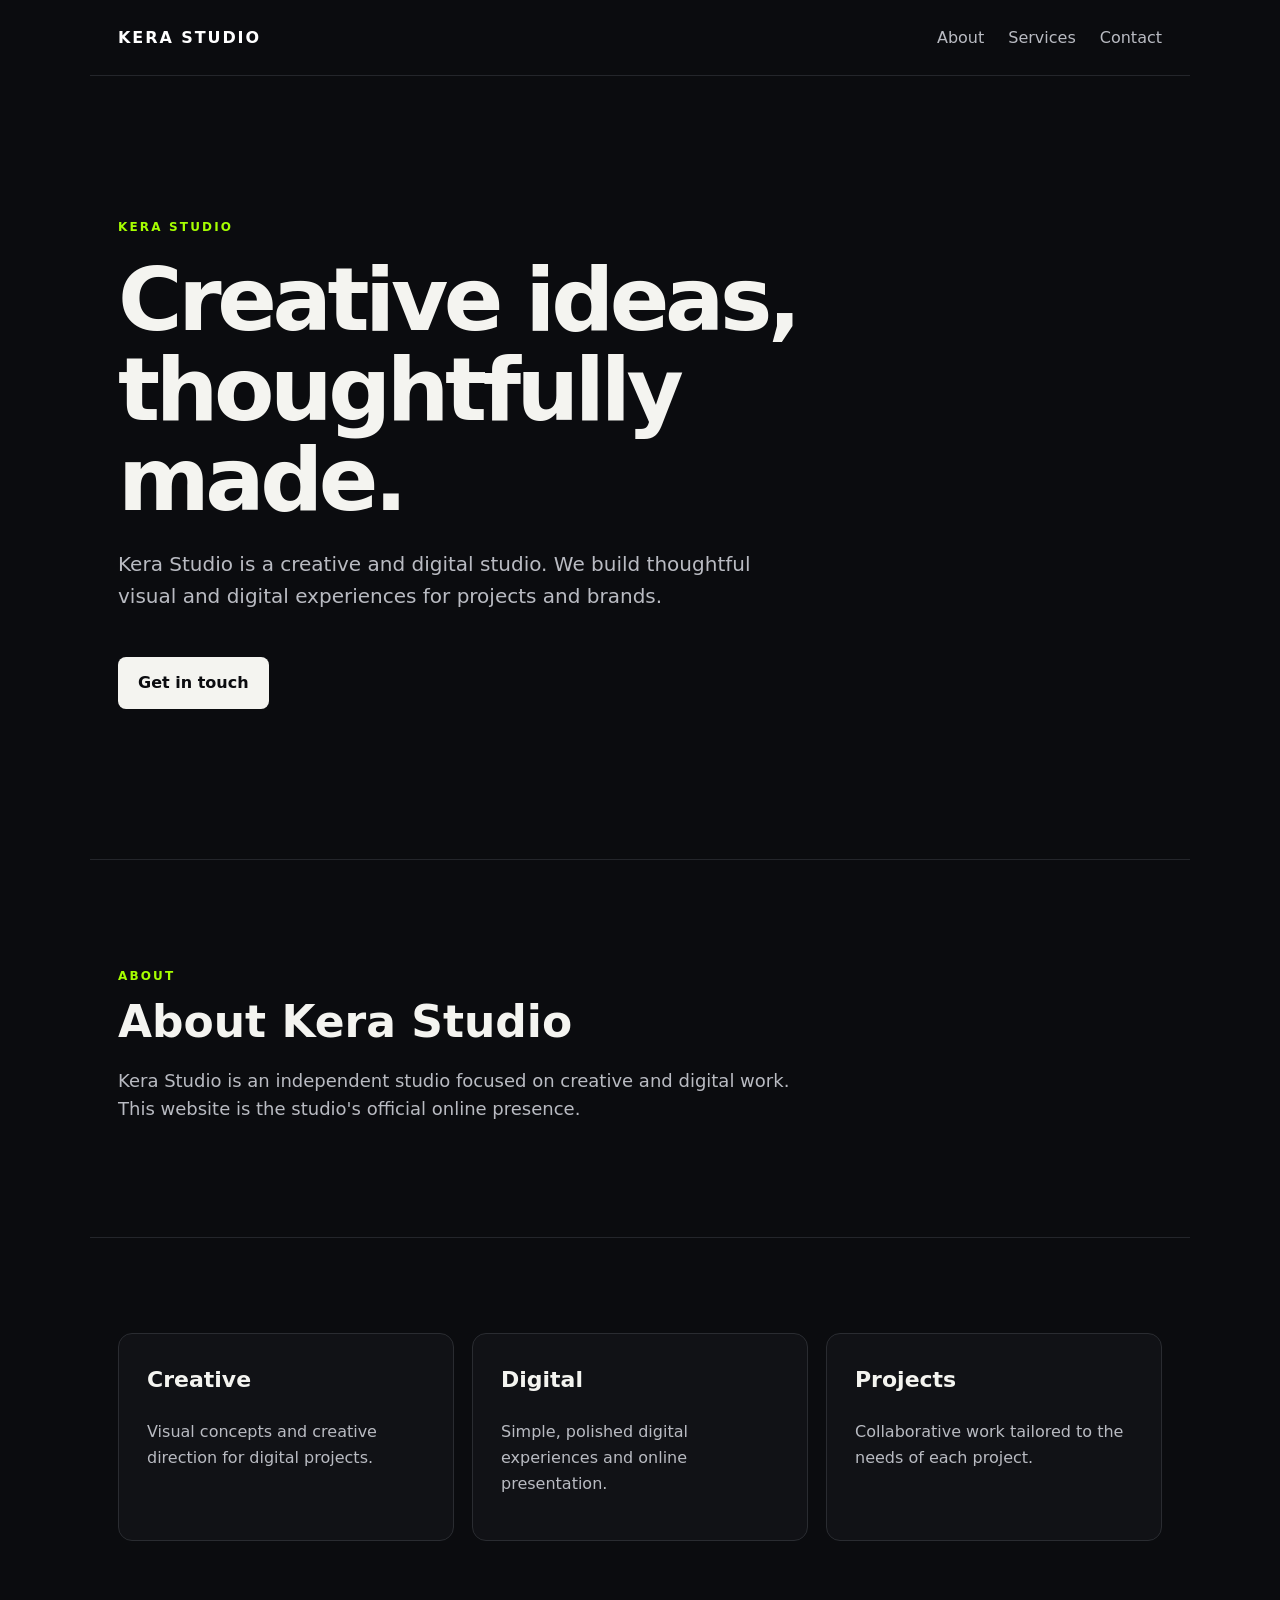
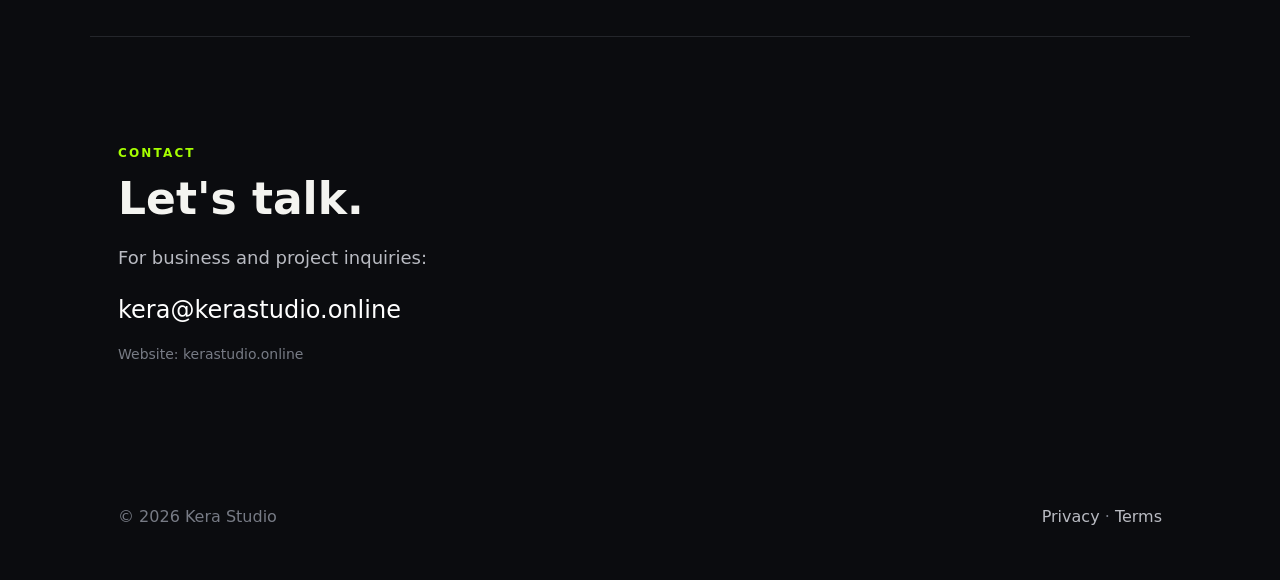
==== index.html @ 3dde848c "Add files via upload" ====
<!doctype html>
<html lang="en">
<head>
<meta charset="utf-8"><meta name="viewport" content="width=device-width,initial-scale=1">
<meta name="description" content="Kera Studio — creative and digital studio.">
<title>Kera Studio</title><link rel="stylesheet" href="styles.css">
</head>
<body>
<header class="nav"><a class="brand" href="/">KERA STUDIO</a><nav><a href="#about">About</a><a href="#services">Services</a><a href="#contact">Contact</a></nav></header>
<main>
<section class="hero"><p class="eyebrow">KERA STUDIO</p><h1>Creative ideas, thoughtfully made.</h1><p class="lead">Kera Studio is a creative and digital studio. We build thoughtful visual and digital experiences for projects and brands.</p><a class="button" href="#contact">Get in touch</a></section>
<section id="about" class="section"><p class="eyebrow">ABOUT</p><h2>About Kera Studio</h2><p>Kera Studio is an independent studio focused on creative and digital work. This website is the studio's official online presence.</p></section>
<section id="services" class="section grid"><div class="card"><h3>Creative</h3><p>Visual concepts and creative direction for digital projects.</p></div><div class="card"><h3>Digital</h3><p>Simple, polished digital experiences and online presentation.</p></div><div class="card"><h3>Projects</h3><p>Collaborative work tailored to the needs of each project.</p></div></section>
<section id="contact" class="section contact"><p class="eyebrow">CONTACT</p><h2>Let's talk.</h2><p>For business and project inquiries:</p><a class="email" href="mailto:kera@kerastudio.online">kera@kerastudio.online</a><p class="small">Website: kerastudio.online</p></section>
</main>
<footer><span>© 2026 Kera Studio</span><span><a href="privacy.html">Privacy</a> · <a href="terms.html">Terms</a></span></footer>
</body></html>
---- styles.css ----
*{box-sizing:border-box}html{scroll-behavior:smooth}body{margin:0;background:#0b0c0f;color:#f4f4f0;font-family:Inter,system-ui,-apple-system,BlinkMacSystemFont,"Segoe UI",sans-serif;line-height:1.6}.nav{height:76px;display:flex;align-items:center;justify-content:space-between;max-width:1100px;margin:auto;padding:0 28px;border-bottom:1px solid #24262b}.brand{font-weight:800;letter-spacing:.12em;color:#fff;text-decoration:none}.nav nav{display:flex;gap:24px}.nav nav a,footer a{color:#b9bbc2;text-decoration:none}.nav nav a:hover,footer a:hover{color:#fff}.hero{max-width:1100px;margin:auto;padding:130px 28px 150px}.eyebrow{font-size:12px;letter-spacing:.18em;font-weight:800;color:#a6ff00}.hero h1{font-size:clamp(46px,8vw,88px);line-height:1.02;letter-spacing:-.05em;max-width:850px;margin:18px 0 24px}.lead{max-width:650px;font-size:20px;color:#b9bbc2}.button{display:inline-block;margin-top:25px;padding:13px 20px;background:#f4f4f0;color:#0b0c0f;border-radius:8px;text-decoration:none;font-weight:700}.section{max-width:1100px;margin:auto;padding:95px 28px;border-top:1px solid #24262b}.section h2{font-size:44px;line-height:1.1;margin:10px 0 20px}.section>p:not(.eyebrow){max-width:700px;color:#b9bbc2;font-size:18px}.grid{display:grid;grid-template-columns:repeat(3,1fr);gap:18px}.card{border:1px solid #2a2c31;border-radius:14px;padding:28px;min-height:190px;background:#111216}.card h3{margin-top:0;font-size:22px}.card p{color:#b9bbc2}.email{font-size:24px;color:#fff;text-decoration:none}.small{font-size:14px!important;color:#777b85!important}footer{max-width:1100px;margin:auto;padding:30px 28px 50px;color:#777b85;display:flex;justify-content:space-between;gap:20px}@media(max-width:700px){.nav nav{gap:12px;font-size:14px}.hero{padding-top:90px}.grid{grid-template-columns:1fr}.section h2{font-size:36px}footer{display:block}footer span{display:block;margin-bottom:8px}}
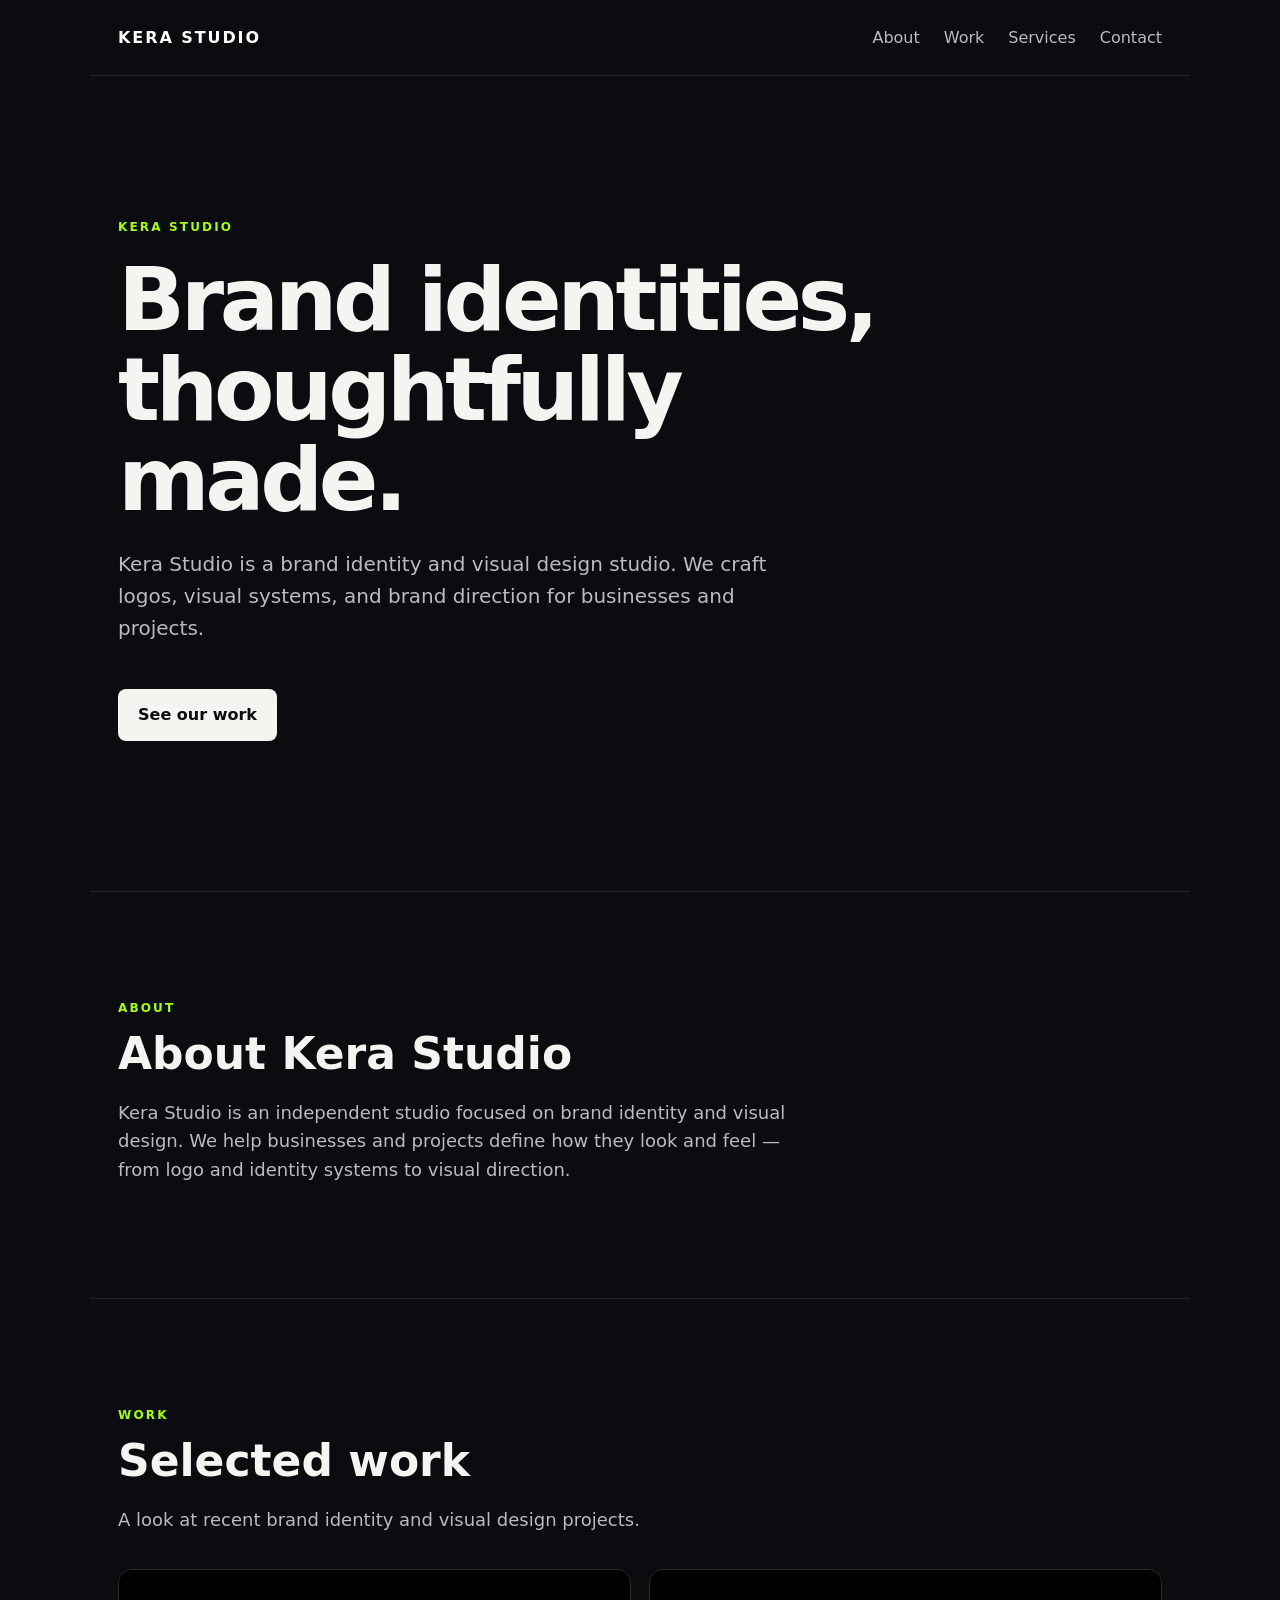
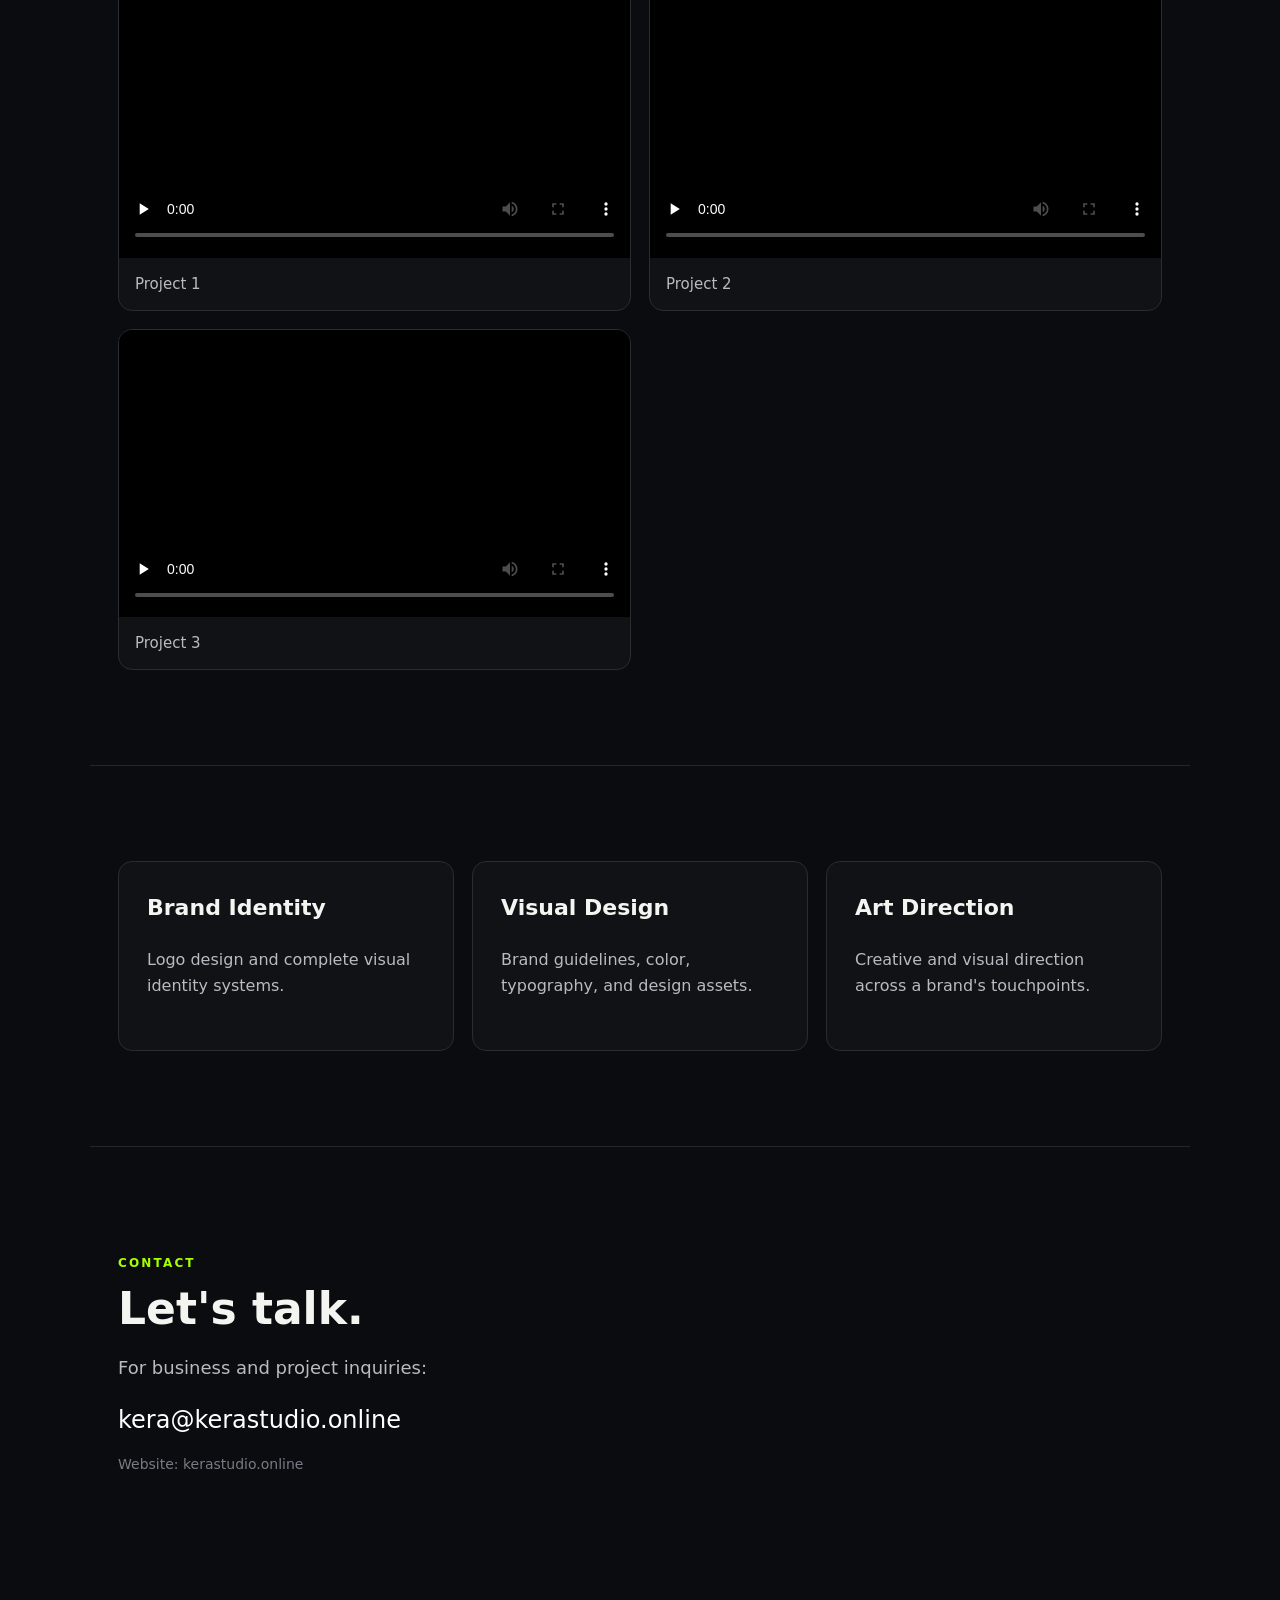
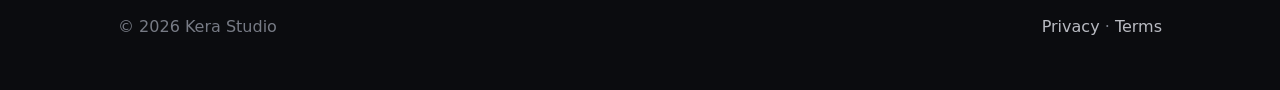
==== commit 2073ac90: "Add files via upload" ====
--- a/index.html
+++ b/index.html
@@ -2,15 +2,25 @@
 <html lang="en">
 <head>
 <meta charset="utf-8"><meta name="viewport" content="width=device-width,initial-scale=1">
-<meta name="description" content="Kera Studio — creative and digital studio.">
+<meta name="description" content="Kera Studio — brand identity and visual design studio.">
 <title>Kera Studio</title><link rel="stylesheet" href="styles.css">
 </head>
 <body>
-<header class="nav"><a class="brand" href="/">KERA STUDIO</a><nav><a href="#about">About</a><a href="#services">Services</a><a href="#contact">Contact</a></nav></header>
+<header class="nav"><a class="brand" href="/">KERA STUDIO</a><nav><a href="#about">About</a><a href="#work">Work</a><a href="#services">Services</a><a href="#contact">Contact</a></nav></header>
 <main>
-<section class="hero"><p class="eyebrow">KERA STUDIO</p><h1>Creative ideas, thoughtfully made.</h1><p class="lead">Kera Studio is a creative and digital studio. We build thoughtful visual and digital experiences for projects and brands.</p><a class="button" href="#contact">Get in touch</a></section>
-<section id="about" class="section"><p class="eyebrow">ABOUT</p><h2>About Kera Studio</h2><p>Kera Studio is an independent studio focused on creative and digital work. This website is the studio's official online presence.</p></section>
-<section id="services" class="section grid"><div class="card"><h3>Creative</h3><p>Visual concepts and creative direction for digital projects.</p></div><div class="card"><h3>Digital</h3><p>Simple, polished digital experiences and online presentation.</p></div><div class="card"><h3>Projects</h3><p>Collaborative work tailored to the needs of each project.</p></div></section>
+<section class="hero"><p class="eyebrow">KERA STUDIO</p><h1>Brand identities, thoughtfully made.</h1><p class="lead">Kera Studio is a brand identity and visual design studio. We craft logos, visual systems, and brand direction for businesses and projects.</p><a class="button" href="#work">See our work</a></section>
+<section id="about" class="section"><p class="eyebrow">ABOUT</p><h2>About Kera Studio</h2><p>Kera Studio is an independent studio focused on brand identity and visual design. We help businesses and projects define how they look and feel — from logo and identity systems to visual direction.</p></section>
+<section id="work" class="section">
+  <p class="eyebrow">WORK</p>
+  <h2>Selected work</h2>
+  <p>A look at recent brand identity and visual design projects.</p>
+  <div class="work-grid">
+    <figure class="work-item"><video controls preload="none" poster="work-1-poster.jpg"><source src="work-1.mp4" type="video/mp4"></video><figcaption>Project 1</figcaption></figure>
+    <figure class="work-item"><video controls preload="none" poster="work-2-poster.jpg"><source src="work-2.mp4" type="video/mp4"></video><figcaption>Project 2</figcaption></figure>
+    <figure class="work-item"><video controls preload="none" poster="work-3-poster.jpg"><source src="work-3.mp4" type="video/mp4"></video><figcaption>Project 3</figcaption></figure>
+  </div>
+</section>
+<section id="services" class="section grid"><div class="card"><h3>Brand Identity</h3><p>Logo design and complete visual identity systems.</p></div><div class="card"><h3>Visual Design</h3><p>Brand guidelines, color, typography, and design assets.</p></div><div class="card"><h3>Art Direction</h3><p>Creative and visual direction across a brand's touchpoints.</p></div></section>
 <section id="contact" class="section contact"><p class="eyebrow">CONTACT</p><h2>Let's talk.</h2><p>For business and project inquiries:</p><a class="email" href="mailto:kera@kerastudio.online">kera@kerastudio.online</a><p class="small">Website: kerastudio.online</p></section>
 </main>
 <footer><span>© 2026 Kera Studio</span><span><a href="privacy.html">Privacy</a> · <a href="terms.html">Terms</a></span></footer>
--- a/styles.css
+++ b/styles.css
@@ -1 +1 @@
-*{box-sizing:border-box}html{scroll-behavior:smooth}body{margin:0;background:#0b0c0f;color:#f4f4f0;font-family:Inter,system-ui,-apple-system,BlinkMacSystemFont,"Segoe UI",sans-serif;line-height:1.6}.nav{height:76px;display:flex;align-items:center;justify-content:space-between;max-width:1100px;margin:auto;padding:0 28px;border-bottom:1px solid #24262b}.brand{font-weight:800;letter-spacing:.12em;color:#fff;text-decoration:none}.nav nav{display:flex;gap:24px}.nav nav a,footer a{color:#b9bbc2;text-decoration:none}.nav nav a:hover,footer a:hover{color:#fff}.hero{max-width:1100px;margin:auto;padding:130px 28px 150px}.eyebrow{font-size:12px;letter-spacing:.18em;font-weight:800;color:#a6ff00}.hero h1{font-size:clamp(46px,8vw,88px);line-height:1.02;letter-spacing:-.05em;max-width:850px;margin:18px 0 24px}.lead{max-width:650px;font-size:20px;color:#b9bbc2}.button{display:inline-block;margin-top:25px;padding:13px 20px;background:#f4f4f0;color:#0b0c0f;border-radius:8px;text-decoration:none;font-weight:700}.section{max-width:1100px;margin:auto;padding:95px 28px;border-top:1px solid #24262b}.section h2{font-size:44px;line-height:1.1;margin:10px 0 20px}.section>p:not(.eyebrow){max-width:700px;color:#b9bbc2;font-size:18px}.grid{display:grid;grid-template-columns:repeat(3,1fr);gap:18px}.card{border:1px solid #2a2c31;border-radius:14px;padding:28px;min-height:190px;background:#111216}.card h3{margin-top:0;font-size:22px}.card p{color:#b9bbc2}.email{font-size:24px;color:#fff;text-decoration:none}.small{font-size:14px!important;color:#777b85!important}footer{max-width:1100px;margin:auto;padding:30px 28px 50px;color:#777b85;display:flex;justify-content:space-between;gap:20px}@media(max-width:700px){.nav nav{gap:12px;font-size:14px}.hero{padding-top:90px}.grid{grid-template-columns:1fr}.section h2{font-size:36px}footer{display:block}footer span{display:block;margin-bottom:8px}}+*{box-sizing:border-box}html{scroll-behavior:smooth}body{margin:0;background:#0b0c0f;color:#f4f4f0;font-family:Inter,system-ui,-apple-system,BlinkMacSystemFont,"Segoe UI",sans-serif;line-height:1.6}.nav{height:76px;display:flex;align-items:center;justify-content:space-between;max-width:1100px;margin:auto;padding:0 28px;border-bottom:1px solid #24262b}.brand{font-weight:800;letter-spacing:.12em;color:#fff;text-decoration:none}.nav nav{display:flex;gap:24px}.nav nav a,footer a{color:#b9bbc2;text-decoration:none}.nav nav a:hover,footer a:hover{color:#fff}.hero{max-width:1100px;margin:auto;padding:130px 28px 150px}.eyebrow{font-size:12px;letter-spacing:.18em;font-weight:800;color:#a6ff00}.hero h1{font-size:clamp(46px,8vw,88px);line-height:1.02;letter-spacing:-.05em;max-width:850px;margin:18px 0 24px}.lead{max-width:650px;font-size:20px;color:#b9bbc2}.button{display:inline-block;margin-top:25px;padding:13px 20px;background:#f4f4f0;color:#0b0c0f;border-radius:8px;text-decoration:none;font-weight:700}.section{max-width:1100px;margin:auto;padding:95px 28px;border-top:1px solid #24262b}.section h2{font-size:44px;line-height:1.1;margin:10px 0 20px}.section>p:not(.eyebrow){max-width:700px;color:#b9bbc2;font-size:18px}.grid{display:grid;grid-template-columns:repeat(3,1fr);gap:18px}.card{border:1px solid #2a2c31;border-radius:14px;padding:28px;min-height:190px;background:#111216}.card h3{margin-top:0;font-size:22px}.card p{color:#b9bbc2}.work-grid{display:grid;grid-template-columns:repeat(2,1fr);gap:18px;margin-top:35px}.work-item{margin:0;border:1px solid #2a2c31;border-radius:14px;overflow:hidden;background:#111216}.work-item video{display:block;width:100%;aspect-ratio:16/9;object-fit:cover;background:#000}.work-item figcaption{padding:14px 16px;font-size:15px;color:#b9bbc2}@media(max-width:700px){.work-grid{grid-template-columns:1fr}}.email{font-size:24px;color:#fff;text-decoration:none}.small{font-size:14px!important;color:#777b85!important}footer{max-width:1100px;margin:auto;padding:30px 28px 50px;color:#777b85;display:flex;justify-content:space-between;gap:20px}@media(max-width:700px){.nav nav{gap:12px;font-size:14px}.hero{padding-top:90px}.grid{grid-template-columns:1fr}.section h2{font-size:36px}footer{display:block}footer span{display:block;margin-bottom:8px}}
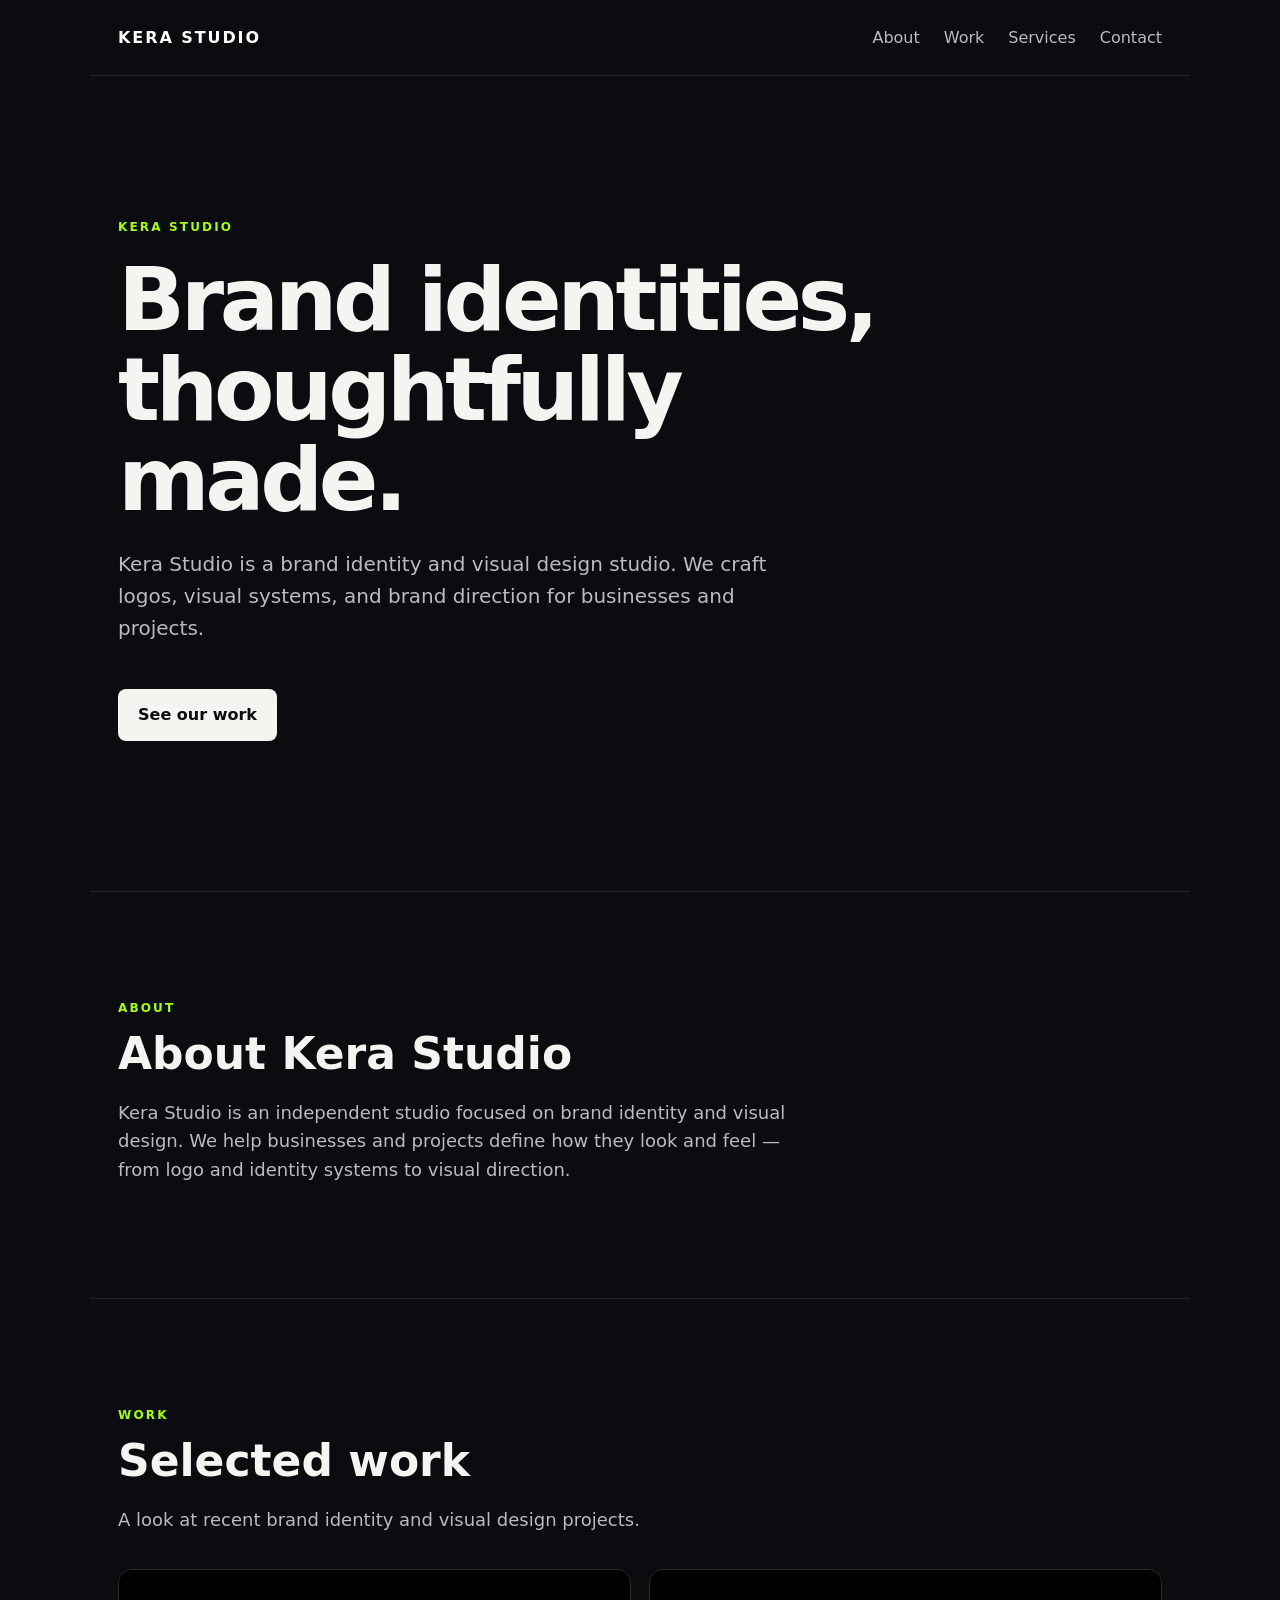
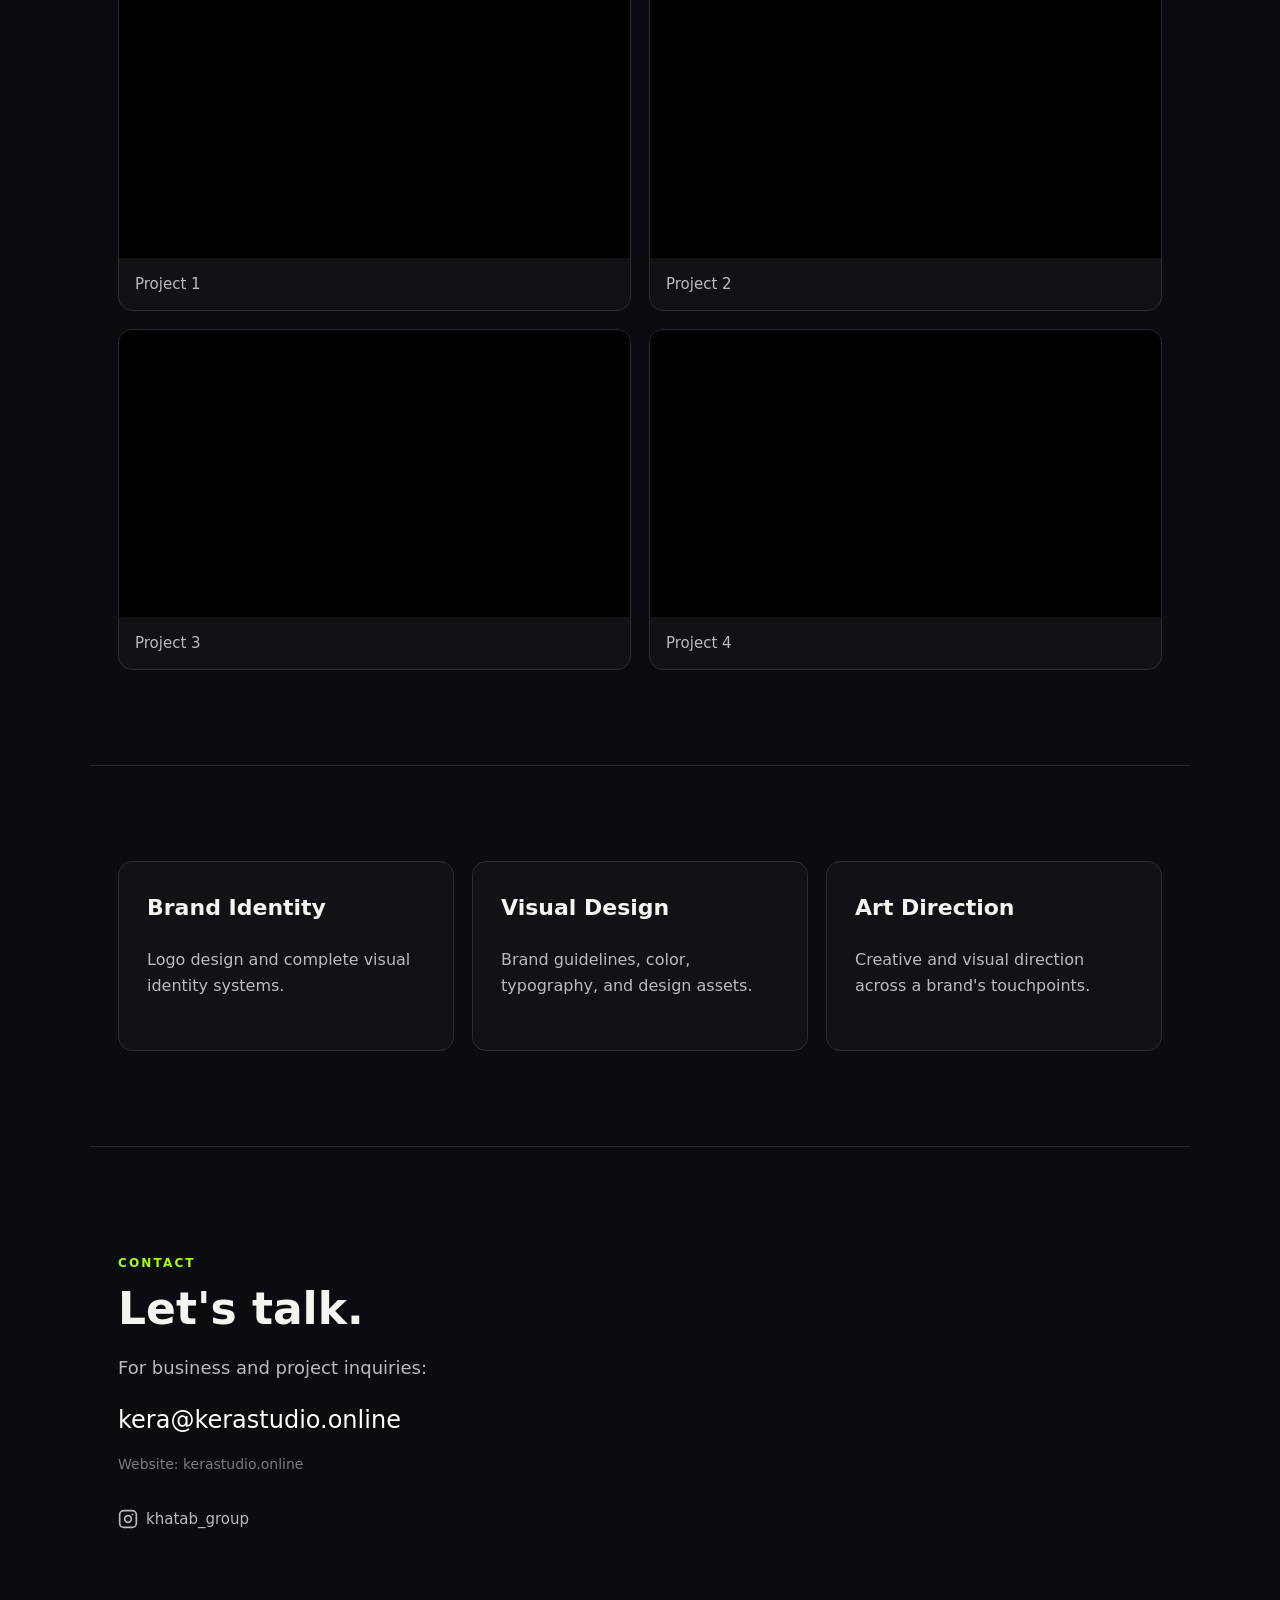
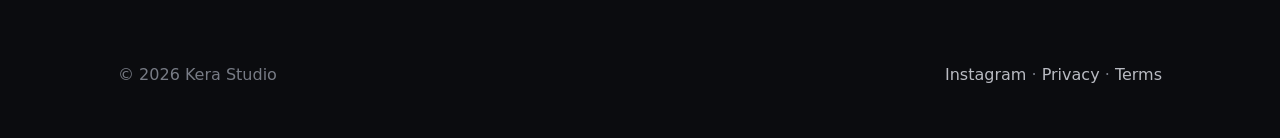
==== commit 1c388d27: "Add files via upload" ====
--- a/index.html
+++ b/index.html
@@ -18,10 +18,11 @@
     <figure class="work-item"><video controls preload="none" poster="work-1-poster.jpg"><source src="work-1.mp4" type="video/mp4"></video><figcaption>Project 1</figcaption></figure>
     <figure class="work-item"><video controls preload="none" poster="work-2-poster.jpg"><source src="work-2.mp4" type="video/mp4"></video><figcaption>Project 2</figcaption></figure>
     <figure class="work-item"><video controls preload="none" poster="work-3-poster.jpg"><source src="work-3.mp4" type="video/mp4"></video><figcaption>Project 3</figcaption></figure>
+    <figure class="work-item"><video controls preload="none" poster="work-4-poster.jpg"><source src="work-4.mp4" type="video/mp4"></video><figcaption>Project 4</figcaption></figure>
   </div>
 </section>
 <section id="services" class="section grid"><div class="card"><h3>Brand Identity</h3><p>Logo design and complete visual identity systems.</p></div><div class="card"><h3>Visual Design</h3><p>Brand guidelines, color, typography, and design assets.</p></div><div class="card"><h3>Art Direction</h3><p>Creative and visual direction across a brand's touchpoints.</p></div></section>
-<section id="contact" class="section contact"><p class="eyebrow">CONTACT</p><h2>Let's talk.</h2><p>For business and project inquiries:</p><a class="email" href="mailto:kera@kerastudio.online">kera@kerastudio.online</a><p class="small">Website: kerastudio.online</p></section>
+<section id="contact" class="section contact"><p class="eyebrow">CONTACT</p><h2>Let's talk.</h2><p>For business and project inquiries:</p><a class="email" href="mailto:kera@kerastudio.online">kera@kerastudio.online</a><p class="small">Website: kerastudio.online</p><a class="social" href="https://www.instagram.com/khatab._group" target="_blank" rel="noopener"><svg width="20" height="20" viewBox="0 0 24 24" fill="none" stroke="currentColor" stroke-width="2"><rect x="2" y="2" width="20" height="20" rx="5"/><circle cx="12" cy="12" r="4"/><circle cx="17.5" cy="6.5" r="1" fill="currentColor" stroke="none"/></svg> khatab_group</a></section>
 </main>
-<footer><span>© 2026 Kera Studio</span><span><a href="privacy.html">Privacy</a> · <a href="terms.html">Terms</a></span></footer>
+<footer><span>© 2026 Kera Studio</span><span><a href="https://www.instagram.com/khatab._group" target="_blank" rel="noopener">Instagram</a> · <a href="privacy.html">Privacy</a> · <a href="terms.html">Terms</a></span></footer>
 </body></html>
--- a/styles.css
+++ b/styles.css
@@ -1 +1 @@
-*{box-sizing:border-box}html{scroll-behavior:smooth}body{margin:0;background:#0b0c0f;color:#f4f4f0;font-family:Inter,system-ui,-apple-system,BlinkMacSystemFont,"Segoe UI",sans-serif;line-height:1.6}.nav{height:76px;display:flex;align-items:center;justify-content:space-between;max-width:1100px;margin:auto;padding:0 28px;border-bottom:1px solid #24262b}.brand{font-weight:800;letter-spacing:.12em;color:#fff;text-decoration:none}.nav nav{display:flex;gap:24px}.nav nav a,footer a{color:#b9bbc2;text-decoration:none}.nav nav a:hover,footer a:hover{color:#fff}.hero{max-width:1100px;margin:auto;padding:130px 28px 150px}.eyebrow{font-size:12px;letter-spacing:.18em;font-weight:800;color:#a6ff00}.hero h1{font-size:clamp(46px,8vw,88px);line-height:1.02;letter-spacing:-.05em;max-width:850px;margin:18px 0 24px}.lead{max-width:650px;font-size:20px;color:#b9bbc2}.button{display:inline-block;margin-top:25px;padding:13px 20px;background:#f4f4f0;color:#0b0c0f;border-radius:8px;text-decoration:none;font-weight:700}.section{max-width:1100px;margin:auto;padding:95px 28px;border-top:1px solid #24262b}.section h2{font-size:44px;line-height:1.1;margin:10px 0 20px}.section>p:not(.eyebrow){max-width:700px;color:#b9bbc2;font-size:18px}.grid{display:grid;grid-template-columns:repeat(3,1fr);gap:18px}.card{border:1px solid #2a2c31;border-radius:14px;padding:28px;min-height:190px;background:#111216}.card h3{margin-top:0;font-size:22px}.card p{color:#b9bbc2}.work-grid{display:grid;grid-template-columns:repeat(2,1fr);gap:18px;margin-top:35px}.work-item{margin:0;border:1px solid #2a2c31;border-radius:14px;overflow:hidden;background:#111216}.work-item video{display:block;width:100%;aspect-ratio:16/9;object-fit:cover;background:#000}.work-item figcaption{padding:14px 16px;font-size:15px;color:#b9bbc2}@media(max-width:700px){.work-grid{grid-template-columns:1fr}}.email{font-size:24px;color:#fff;text-decoration:none}.small{font-size:14px!important;color:#777b85!important}footer{max-width:1100px;margin:auto;padding:30px 28px 50px;color:#777b85;display:flex;justify-content:space-between;gap:20px}@media(max-width:700px){.nav nav{gap:12px;font-size:14px}.hero{padding-top:90px}.grid{grid-template-columns:1fr}.section h2{font-size:36px}footer{display:block}footer span{display:block;margin-bottom:8px}}+*{box-sizing:border-box}html{scroll-behavior:smooth}body{margin:0;background:#0b0c0f;color:#f4f4f0;font-family:Inter,system-ui,-apple-system,BlinkMacSystemFont,"Segoe UI",sans-serif;line-height:1.6}.nav{height:76px;display:flex;align-items:center;justify-content:space-between;max-width:1100px;margin:auto;padding:0 28px;border-bottom:1px solid #24262b}.brand{font-weight:800;letter-spacing:.12em;color:#fff;text-decoration:none}.nav nav{display:flex;gap:24px}.nav nav a,footer a{color:#b9bbc2;text-decoration:none}.nav nav a:hover,footer a:hover{color:#fff}.hero{max-width:1100px;margin:auto;padding:130px 28px 150px}.eyebrow{font-size:12px;letter-spacing:.18em;font-weight:800;color:#a6ff00}.hero h1{font-size:clamp(46px,8vw,88px);line-height:1.02;letter-spacing:-.05em;max-width:850px;margin:18px 0 24px}.lead{max-width:650px;font-size:20px;color:#b9bbc2}.button{display:inline-block;margin-top:25px;padding:13px 20px;background:#f4f4f0;color:#0b0c0f;border-radius:8px;text-decoration:none;font-weight:700}.section{max-width:1100px;margin:auto;padding:95px 28px;border-top:1px solid #24262b}.section h2{font-size:44px;line-height:1.1;margin:10px 0 20px}.section>p:not(.eyebrow){max-width:700px;color:#b9bbc2;font-size:18px}.grid{display:grid;grid-template-columns:repeat(3,1fr);gap:18px}.card{border:1px solid #2a2c31;border-radius:14px;padding:28px;min-height:190px;background:#111216}.card h3{margin-top:0;font-size:22px}.card p{color:#b9bbc2}.work-grid{display:grid;grid-template-columns:repeat(2,1fr);gap:18px;margin-top:35px}.work-item{margin:0;border:1px solid #2a2c31;border-radius:14px;overflow:hidden;background:#111216}.work-item video{display:block;width:100%;aspect-ratio:16/9;object-fit:cover;background:#000}.work-item figcaption{padding:14px 16px;font-size:15px;color:#b9bbc2}@media(max-width:700px){.work-grid{grid-template-columns:1fr}}.email{font-size:24px;color:#fff;text-decoration:none}.social{display:inline-flex;align-items:center;gap:8px;margin-top:18px;color:#b9bbc2;text-decoration:none;font-size:15px}.social:hover{color:#fff}.small{font-size:14px!important;color:#777b85!important}footer{max-width:1100px;margin:auto;padding:30px 28px 50px;color:#777b85;display:flex;justify-content:space-between;gap:20px}@media(max-width:700px){.nav nav{gap:12px;font-size:14px}.hero{padding-top:90px}.grid{grid-template-columns:1fr}.section h2{font-size:36px}footer{display:block}footer span{display:block;margin-bottom:8px}}
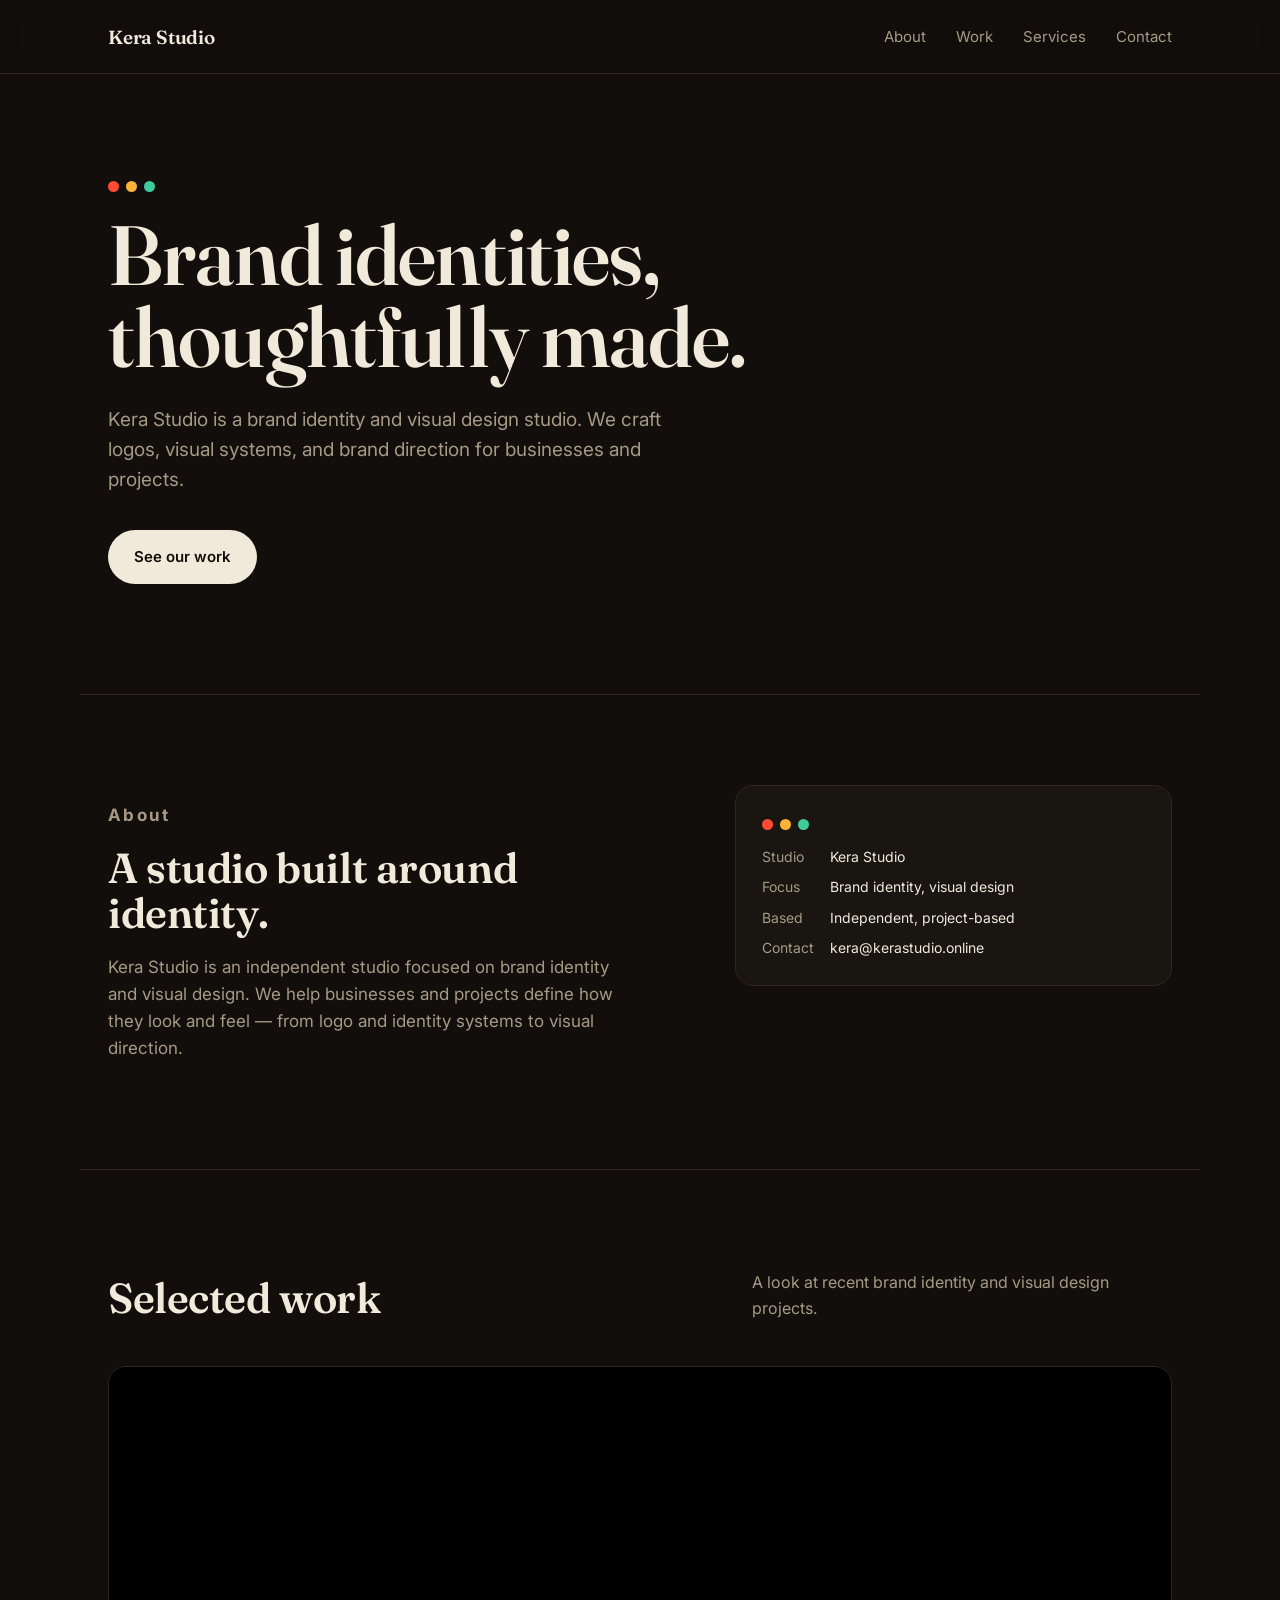
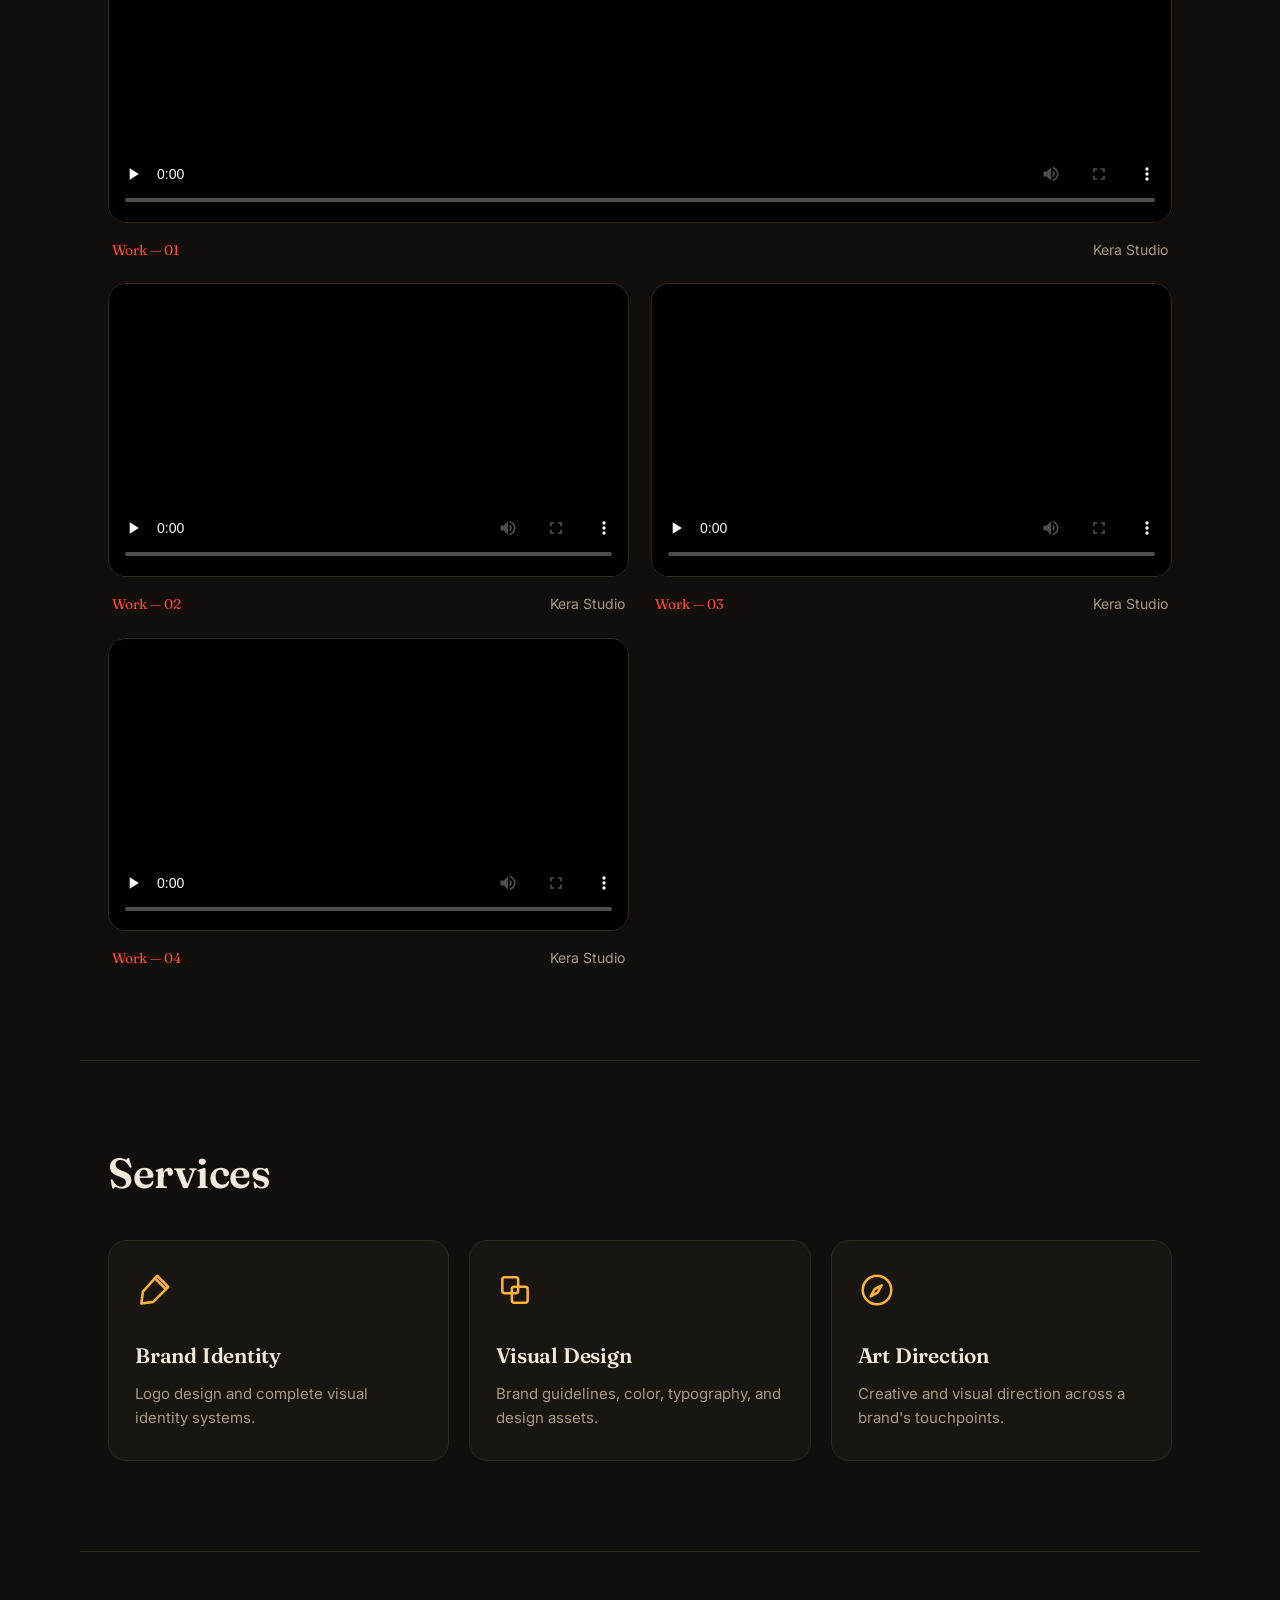
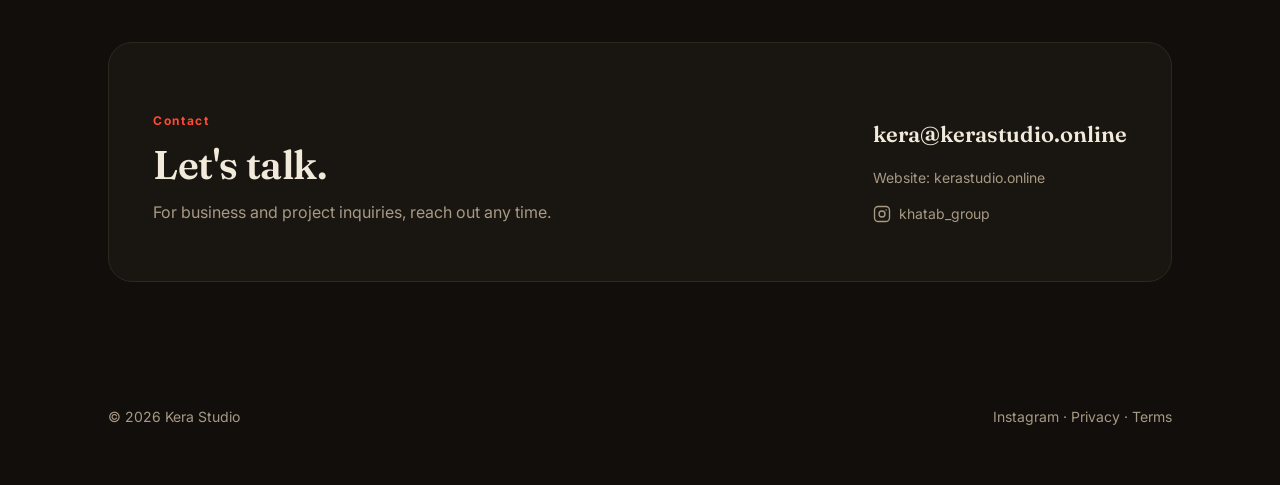
==== commit d53274d2: "Add files via upload" ====
--- a/index.html
+++ b/index.html
@@ -3,26 +3,115 @@
 <head>
 <meta charset="utf-8"><meta name="viewport" content="width=device-width,initial-scale=1">
 <meta name="description" content="Kera Studio — brand identity and visual design studio.">
-<title>Kera Studio</title><link rel="stylesheet" href="styles.css">
+<title>Kera Studio</title>
+<link rel="preconnect" href="https://fonts.googleapis.com">
+<link rel="preconnect" href="https://fonts.gstatic.com" crossorigin>
+<link href="https://fonts.googleapis.com/css2?family=Fraunces:opsz,wght@9..144,500;9..144,600;9..144,700&family=Inter:wght@400;500;600&display=swap" rel="stylesheet">
+<link rel="stylesheet" href="styles.css">
 </head>
 <body>
-<header class="nav"><a class="brand" href="/">KERA STUDIO</a><nav><a href="#about">About</a><a href="#work">Work</a><a href="#services">Services</a><a href="#contact">Contact</a></nav></header>
+<div class="nav-inner-bg"></div>
+<header class="nav">
+  <a class="brand" href="/">Kera Studio</a>
+  <nav><a href="#about">About</a><a href="#work">Work</a><a href="#services">Services</a><a href="#contact">Contact</a></nav>
+</header>
 <main>
-<section class="hero"><p class="eyebrow">KERA STUDIO</p><h1>Brand identities, thoughtfully made.</h1><p class="lead">Kera Studio is a brand identity and visual design studio. We craft logos, visual systems, and brand direction for businesses and projects.</p><a class="button" href="#work">See our work</a></section>
-<section id="about" class="section"><p class="eyebrow">ABOUT</p><h2>About Kera Studio</h2><p>Kera Studio is an independent studio focused on brand identity and visual design. We help businesses and projects define how they look and feel — from logo and identity systems to visual direction.</p></section>
-<section id="work" class="section">
-  <p class="eyebrow">WORK</p>
-  <h2>Selected work</h2>
-  <p>A look at recent brand identity and visual design projects.</p>
-  <div class="work-grid">
-    <figure class="work-item"><video controls preload="none" poster="work-1-poster.jpg"><source src="work-1.mp4" type="video/mp4"></video><figcaption>Project 1</figcaption></figure>
-    <figure class="work-item"><video controls preload="none" poster="work-2-poster.jpg"><source src="work-2.mp4" type="video/mp4"></video><figcaption>Project 2</figcaption></figure>
-    <figure class="work-item"><video controls preload="none" poster="work-3-poster.jpg"><source src="work-3.mp4" type="video/mp4"></video><figcaption>Project 3</figcaption></figure>
-    <figure class="work-item"><video controls preload="none" poster="work-4-poster.jpg"><source src="work-4.mp4" type="video/mp4"></video><figcaption>Project 4</figcaption></figure>
+
+<section class="hero">
+  <div class="swatches"><span></span><span></span><span></span></div>
+  <h1>Brand identities, thoughtfully made.</h1>
+  <p class="lead">Kera Studio is a brand identity and visual design studio. We craft logos, visual systems, and brand direction for businesses and projects.</p>
+  <a class="button" href="#work">See our work</a>
+</section>
+
+<section id="about" class="section">
+  <div class="about-grid">
+    <div>
+      <p class="eyebrow">About</p>
+      <h2>A studio built around identity.</h2>
+      <p>Kera Studio is an independent studio focused on brand identity and visual design. We help businesses and projects define how they look and feel — from logo and identity systems to visual direction.</p>
+    </div>
+    <div class="spec-card">
+      <div class="swatches"><span></span><span></span><span></span></div>
+      <dl>
+        <dt>Studio</dt><dd>Kera Studio</dd>
+        <dt>Focus</dt><dd>Brand identity, visual design</dd>
+        <dt>Based</dt><dd>Independent, project-based</dd>
+        <dt>Contact</dt><dd>kera@kerastudio.online</dd>
+      </dl>
+    </div>
   </div>
 </section>
-<section id="services" class="section grid"><div class="card"><h3>Brand Identity</h3><p>Logo design and complete visual identity systems.</p></div><div class="card"><h3>Visual Design</h3><p>Brand guidelines, color, typography, and design assets.</p></div><div class="card"><h3>Art Direction</h3><p>Creative and visual direction across a brand's touchpoints.</p></div></section>
-<section id="contact" class="section contact"><p class="eyebrow">CONTACT</p><h2>Let's talk.</h2><p>For business and project inquiries:</p><a class="email" href="mailto:kera@kerastudio.online">kera@kerastudio.online</a><p class="small">Website: kerastudio.online</p><a class="social" href="https://www.instagram.com/khatab._group" target="_blank" rel="noopener"><svg width="20" height="20" viewBox="0 0 24 24" fill="none" stroke="currentColor" stroke-width="2"><rect x="2" y="2" width="20" height="20" rx="5"/><circle cx="12" cy="12" r="4"/><circle cx="17.5" cy="6.5" r="1" fill="currentColor" stroke="none"/></svg> khatab_group</a></section>
+
+<section id="work" class="section">
+  <div class="section-head">
+    <h2>Selected work</h2>
+    <p>A look at recent brand identity and visual design projects.</p>
+  </div>
+  <div class="work-grid">
+    <figure class="work-item featured">
+      <div class="work-frame"><video controls preload="none" poster="work-1-poster.jpg"><source src="work-1.mp4" type="video/mp4"></video></div>
+      <figcaption class="work-caption"><span class="idx">Work — 01</span><span class="name">Kera Studio</span></figcaption>
+    </figure>
+    <figure class="work-item">
+      <div class="work-frame"><video controls preload="none" poster="work-2-poster.jpg"><source src="work-2.mp4" type="video/mp4"></video></div>
+      <figcaption class="work-caption"><span class="idx">Work — 02</span><span class="name">Kera Studio</span></figcaption>
+    </figure>
+    <figure class="work-item">
+      <div class="work-frame"><video controls preload="none" poster="work-3-poster.jpg"><source src="work-3.mp4" type="video/mp4"></video></div>
+      <figcaption class="work-caption"><span class="idx">Work — 03</span><span class="name">Kera Studio</span></figcaption>
+    </figure>
+    <figure class="work-item">
+      <div class="work-frame"><video controls preload="none" poster="work-4-poster.jpg"><source src="work-4.mp4" type="video/mp4"></video></div>
+      <figcaption class="work-caption"><span class="idx">Work — 04</span><span class="name">Kera Studio</span></figcaption>
+    </figure>
+  </div>
+</section>
+
+<section id="services" class="section">
+  <div class="section-head">
+    <h2>Services</h2>
+  </div>
+  <div class="services-grid">
+    <div class="service-card">
+      <svg class="service-icon" viewBox="0 0 24 24" fill="none" stroke="currentColor" stroke-width="1.6" stroke-linecap="round" stroke-linejoin="round"><path d="M14 3l7 7-9.5 9.5-7.5 1 1-7.5L14 3z"/><path d="M12.5 4.5l7 7"/></svg>
+      <h3>Brand Identity</h3>
+      <p>Logo design and complete visual identity systems.</p>
+    </div>
+    <div class="service-card">
+      <svg class="service-icon" viewBox="0 0 24 24" fill="none" stroke="currentColor" stroke-width="1.6" stroke-linecap="round" stroke-linejoin="round"><rect x="4" y="4" width="10" height="10" rx="1.5"/><rect x="10" y="10" width="10" height="10" rx="1.5"/></svg>
+      <h3>Visual Design</h3>
+      <p>Brand guidelines, color, typography, and design assets.</p>
+    </div>
+    <div class="service-card">
+      <svg class="service-icon" viewBox="0 0 24 24" fill="none" stroke="currentColor" stroke-width="1.6" stroke-linecap="round" stroke-linejoin="round"><circle cx="12" cy="12" r="9"/><path d="M15 9l-4.5 2.5L8 16l4.5-2.5L15 9z"/></svg>
+      <h3>Art Direction</h3>
+      <p>Creative and visual direction across a brand's touchpoints.</p>
+    </div>
+  </div>
+</section>
+
+<section id="contact" class="section">
+  <div class="contact-panel">
+    <div>
+      <p class="eyebrow">Contact</p>
+      <h2>Let's talk.</h2>
+      <p class="lead-small">For business and project inquiries, reach out any time.</p>
+    </div>
+    <div class="contact-links">
+      <a class="email" href="mailto:kera@kerastudio.online">kera@kerastudio.online</a>
+      <span class="small">Website: kerastudio.online</span>
+      <a class="social" href="https://www.instagram.com/khatab._group" target="_blank" rel="noopener">
+        <svg width="18" height="18" viewBox="0 0 24 24" fill="none" stroke="currentColor" stroke-width="1.8"><rect x="2" y="2" width="20" height="20" rx="5"/><circle cx="12" cy="12" r="4"/><circle cx="17.5" cy="6.5" r="1" fill="currentColor" stroke="none"/></svg>
+        khatab_group
+      </a>
+    </div>
+  </div>
+</section>
+
 </main>
-<footer><span>© 2026 Kera Studio</span><span><a href="https://www.instagram.com/khatab._group" target="_blank" rel="noopener">Instagram</a> · <a href="privacy.html">Privacy</a> · <a href="terms.html">Terms</a></span></footer>
-</body></html>+<footer>
+  <span>© 2026 Kera Studio</span>
+  <span><a href="https://www.instagram.com/khatab._group" target="_blank" rel="noopener">Instagram</a> · <a href="privacy.html">Privacy</a> · <a href="terms.html">Terms</a></span>
+</footer>
+</body></html>
--- a/styles.css
+++ b/styles.css
@@ -1 +1,152 @@
-*{box-sizing:border-box}html{scroll-behavior:smooth}body{margin:0;background:#0b0c0f;color:#f4f4f0;font-family:Inter,system-ui,-apple-system,BlinkMacSystemFont,"Segoe UI",sans-serif;line-height:1.6}.nav{height:76px;display:flex;align-items:center;justify-content:space-between;max-width:1100px;margin:auto;padding:0 28px;border-bottom:1px solid #24262b}.brand{font-weight:800;letter-spacing:.12em;color:#fff;text-decoration:none}.nav nav{display:flex;gap:24px}.nav nav a,footer a{color:#b9bbc2;text-decoration:none}.nav nav a:hover,footer a:hover{color:#fff}.hero{max-width:1100px;margin:auto;padding:130px 28px 150px}.eyebrow{font-size:12px;letter-spacing:.18em;font-weight:800;color:#a6ff00}.hero h1{font-size:clamp(46px,8vw,88px);line-height:1.02;letter-spacing:-.05em;max-width:850px;margin:18px 0 24px}.lead{max-width:650px;font-size:20px;color:#b9bbc2}.button{display:inline-block;margin-top:25px;padding:13px 20px;background:#f4f4f0;color:#0b0c0f;border-radius:8px;text-decoration:none;font-weight:700}.section{max-width:1100px;margin:auto;padding:95px 28px;border-top:1px solid #24262b}.section h2{font-size:44px;line-height:1.1;margin:10px 0 20px}.section>p:not(.eyebrow){max-width:700px;color:#b9bbc2;font-size:18px}.grid{display:grid;grid-template-columns:repeat(3,1fr);gap:18px}.card{border:1px solid #2a2c31;border-radius:14px;padding:28px;min-height:190px;background:#111216}.card h3{margin-top:0;font-size:22px}.card p{color:#b9bbc2}.work-grid{display:grid;grid-template-columns:repeat(2,1fr);gap:18px;margin-top:35px}.work-item{margin:0;border:1px solid #2a2c31;border-radius:14px;overflow:hidden;background:#111216}.work-item video{display:block;width:100%;aspect-ratio:16/9;object-fit:cover;background:#000}.work-item figcaption{padding:14px 16px;font-size:15px;color:#b9bbc2}@media(max-width:700px){.work-grid{grid-template-columns:1fr}}.email{font-size:24px;color:#fff;text-decoration:none}.social{display:inline-flex;align-items:center;gap:8px;margin-top:18px;color:#b9bbc2;text-decoration:none;font-size:15px}.social:hover{color:#fff}.small{font-size:14px!important;color:#777b85!important}footer{max-width:1100px;margin:auto;padding:30px 28px 50px;color:#777b85;display:flex;justify-content:space-between;gap:20px}@media(max-width:700px){.nav nav{gap:12px;font-size:14px}.hero{padding-top:90px}.grid{grid-template-columns:1fr}.section h2{font-size:36px}footer{display:block}footer span{display:block;margin-bottom:8px}}+/* Kera Studio — brand identity studio site
+   Design tokens grounded in the studio's own craft: a swatch-strip
+   motif (the palette a brand studio hands a client) recurs through
+   the page as the one deliberate visual signature. */
+
+:root{
+  --ink:#110E0B;
+  --ink-raised:#191510;
+  --ink-raised-2:#1F1A14;
+  --line:#2E271D;
+  --text:#F1E9DA;
+  --text-muted:#A79A85;
+  --coral:#FF4A34;
+  --amber:#FFB238;
+  --mint:#3FCB9B;
+  --radius:18px;
+  --maxw:1120px;
+}
+
+*{box-sizing:border-box}
+html{scroll-behavior:smooth}
+body{
+  margin:0;
+  background:var(--ink);
+  color:var(--text);
+  font-family:'Inter',system-ui,-apple-system,'Segoe UI',sans-serif;
+  line-height:1.6;
+  -webkit-font-smoothing:antialiased;
+}
+h1,h2,h3{
+  font-family:'Fraunces',Georgia,serif;
+  font-weight:600;
+  letter-spacing:-0.01em;
+  margin:0;
+}
+a{color:inherit}
+:focus-visible{outline:2px solid var(--amber);outline-offset:3px}
+
+/* ---------- swatch motif ---------- */
+.swatches{display:inline-flex;gap:7px;align-items:center}
+.swatches span{width:11px;height:11px;border-radius:50%;display:inline-block}
+.swatches span:nth-child(1){background:var(--coral)}
+.swatches span:nth-child(2){background:var(--amber)}
+.swatches span:nth-child(3){background:var(--mint)}
+
+/* ---------- nav ---------- */
+.nav{
+  position:sticky;top:0;z-index:20;
+  height:74px;display:flex;align-items:center;justify-content:space-between;
+  max-width:var(--maxw);margin:auto;padding:0 28px;
+}
+.nav-inner-bg{position:fixed;top:0;left:0;right:0;height:74px;background:rgba(17,14,11,.82);backdrop-filter:blur(10px);border-bottom:1px solid var(--line);z-index:19}
+.brand{font-family:'Fraunces',serif;font-weight:600;font-size:19px;color:var(--text);text-decoration:none;letter-spacing:-0.01em}
+.nav nav{display:flex;gap:30px}
+.nav nav a{color:var(--text-muted);text-decoration:none;font-size:15px;transition:color .15s}
+.nav nav a:hover{color:var(--text)}
+footer a{color:var(--text-muted);text-decoration:none}
+footer a:hover{color:var(--text)}
+
+/* ---------- hero ---------- */
+.hero{max-width:var(--maxw);margin:auto;padding:100px 28px 110px;position:relative}
+.hero .swatches{margin-bottom:22px}
+.hero h1{
+  font-size:clamp(44px,7.4vw,84px);
+  line-height:0.98;
+  max-width:900px;
+  margin-bottom:26px;
+}
+.lead{max-width:560px;font-size:19px;color:var(--text-muted);margin:0 0 34px}
+.button{
+  display:inline-block;padding:15px 26px;background:var(--text);color:var(--ink);
+  border-radius:100px;text-decoration:none;font-weight:600;font-size:15px;
+  transition:transform .18s ease, background .18s ease;
+}
+.button:hover{background:var(--amber);transform:translateY(-2px)}
+
+@media (prefers-reduced-motion:no-preference){
+  .hero h1,.hero .lead,.hero .button,.hero .swatches{
+    animation:rise .7s cubic-bezier(.2,.7,.3,1) both;
+  }
+  .hero .swatches{animation-delay:0s}
+  .hero h1{animation-delay:.06s}
+  .hero .lead{animation-delay:.14s}
+  .hero .button{animation-delay:.2s}
+}
+@keyframes rise{from{opacity:0;transform:translateY(14px)}to{opacity:1;transform:translateY(0)}}
+
+/* ---------- sections ---------- */
+.section{max-width:var(--maxw);margin:auto;padding:90px 28px;border-top:1px solid var(--line)}
+.section-head{display:flex;justify-content:space-between;align-items:flex-end;gap:24px;flex-wrap:wrap;margin-bottom:44px}
+.section h2{font-size:clamp(30px,4vw,42px);line-height:1.08}
+.section-head p{max-width:420px;color:var(--text-muted);font-size:16px;margin:10px 0 0}
+
+/* about */
+.about-grid{display:grid;grid-template-columns:1.3fr 1fr;gap:60px;align-items:start}
+.about-grid p{color:var(--text-muted);font-size:17px;max-width:520px}
+.spec-card{background:var(--ink-raised);border:1px solid var(--line);border-radius:var(--radius);padding:26px}
+.spec-card .swatches{margin-bottom:16px}
+.spec-card dl{margin:0;display:grid;grid-template-columns:auto 1fr;gap:8px 16px;font-size:14px}
+.spec-card dt{color:var(--text-muted)}
+.spec-card dd{margin:0;color:var(--text)}
+
+/* work */
+.work-grid{display:grid;grid-template-columns:repeat(2,1fr);gap:22px}
+.work-item{margin:0;position:relative}
+.work-item.featured{grid-column:span 2}
+.work-frame{
+  position:relative;border-radius:var(--radius);overflow:hidden;
+  border:1px solid var(--line);background:var(--ink-raised);
+  transition:transform .25s ease, box-shadow .25s ease, border-color .25s ease;
+}
+.work-frame:hover{transform:translateY(-4px);box-shadow:0 20px 50px -20px rgba(0,0,0,.6);border-color:#443A2C}
+.work-item video{display:block;width:100%;aspect-ratio:16/9;object-fit:cover;background:#000}
+.work-item.featured video{aspect-ratio:21/9}
+.work-caption{display:flex;justify-content:space-between;align-items:center;padding:16px 4px 0}
+.work-caption .idx{color:var(--coral);font-family:'Fraunces',serif;font-size:14px}
+.work-caption .name{color:var(--text-muted);font-size:14px}
+@media(max-width:760px){.work-grid{grid-template-columns:1fr}.work-item.featured{grid-column:span 1}.work-item.featured video{aspect-ratio:16/9}}
+
+/* services */
+.services-grid{display:grid;grid-template-columns:repeat(3,1fr);gap:20px}
+.service-card{border:1px solid var(--line);border-radius:var(--radius);padding:30px 26px;background:var(--ink-raised);transition:border-color .2s ease, transform .2s ease}
+.service-card:hover{border-color:#443A2C;transform:translateY(-3px)}
+.service-icon{width:38px;height:38px;margin-bottom:22px;color:var(--amber)}
+.service-card h3{font-size:21px;margin-bottom:10px;font-weight:600}
+.service-card p{color:var(--text-muted);font-size:15px;margin:0}
+@media(max-width:760px){.services-grid{grid-template-columns:1fr}}
+
+/* contact */
+.contact-panel{background:var(--ink-raised);border:1px solid var(--line);border-radius:24px;padding:56px 44px;display:flex;justify-content:space-between;align-items:flex-end;flex-wrap:wrap;gap:30px}
+.contact-panel h2{font-size:clamp(28px,4vw,40px);max-width:440px;margin-bottom:14px}
+.contact-panel .lead-small{color:var(--text-muted);font-size:16px;margin:0}
+.contact-links{display:flex;flex-direction:column;align-items:flex-start;gap:14px}
+.email{font-size:22px;color:var(--text);text-decoration:none;font-family:'Fraunces',serif;font-weight:600}
+.email:hover{color:var(--amber)}
+.social{display:inline-flex;align-items:center;gap:8px;color:var(--text-muted);text-decoration:none;font-size:14px}
+.social:hover{color:var(--text)}
+
+/* privacy/terms pages reuse .section, .eyebrow, .email — keep basics */
+.eyebrow{font-size:12px;letter-spacing:.14em;font-weight:700;color:var(--coral)}
+.small{font-size:14px!important;color:var(--text-muted)!important}
+
+footer{max-width:var(--maxw);margin:auto;padding:34px 28px 56px;color:var(--text-muted);display:flex;justify-content:space-between;gap:20px;font-size:14px}
+
+@media(max-width:700px){
+  .nav nav{gap:16px;font-size:14px}
+  .hero{padding-top:70px}
+  .about-grid{grid-template-columns:1fr}
+  .section-head{align-items:flex-start}
+  footer{display:block}
+  footer span{display:block;margin-bottom:8px}
+}
